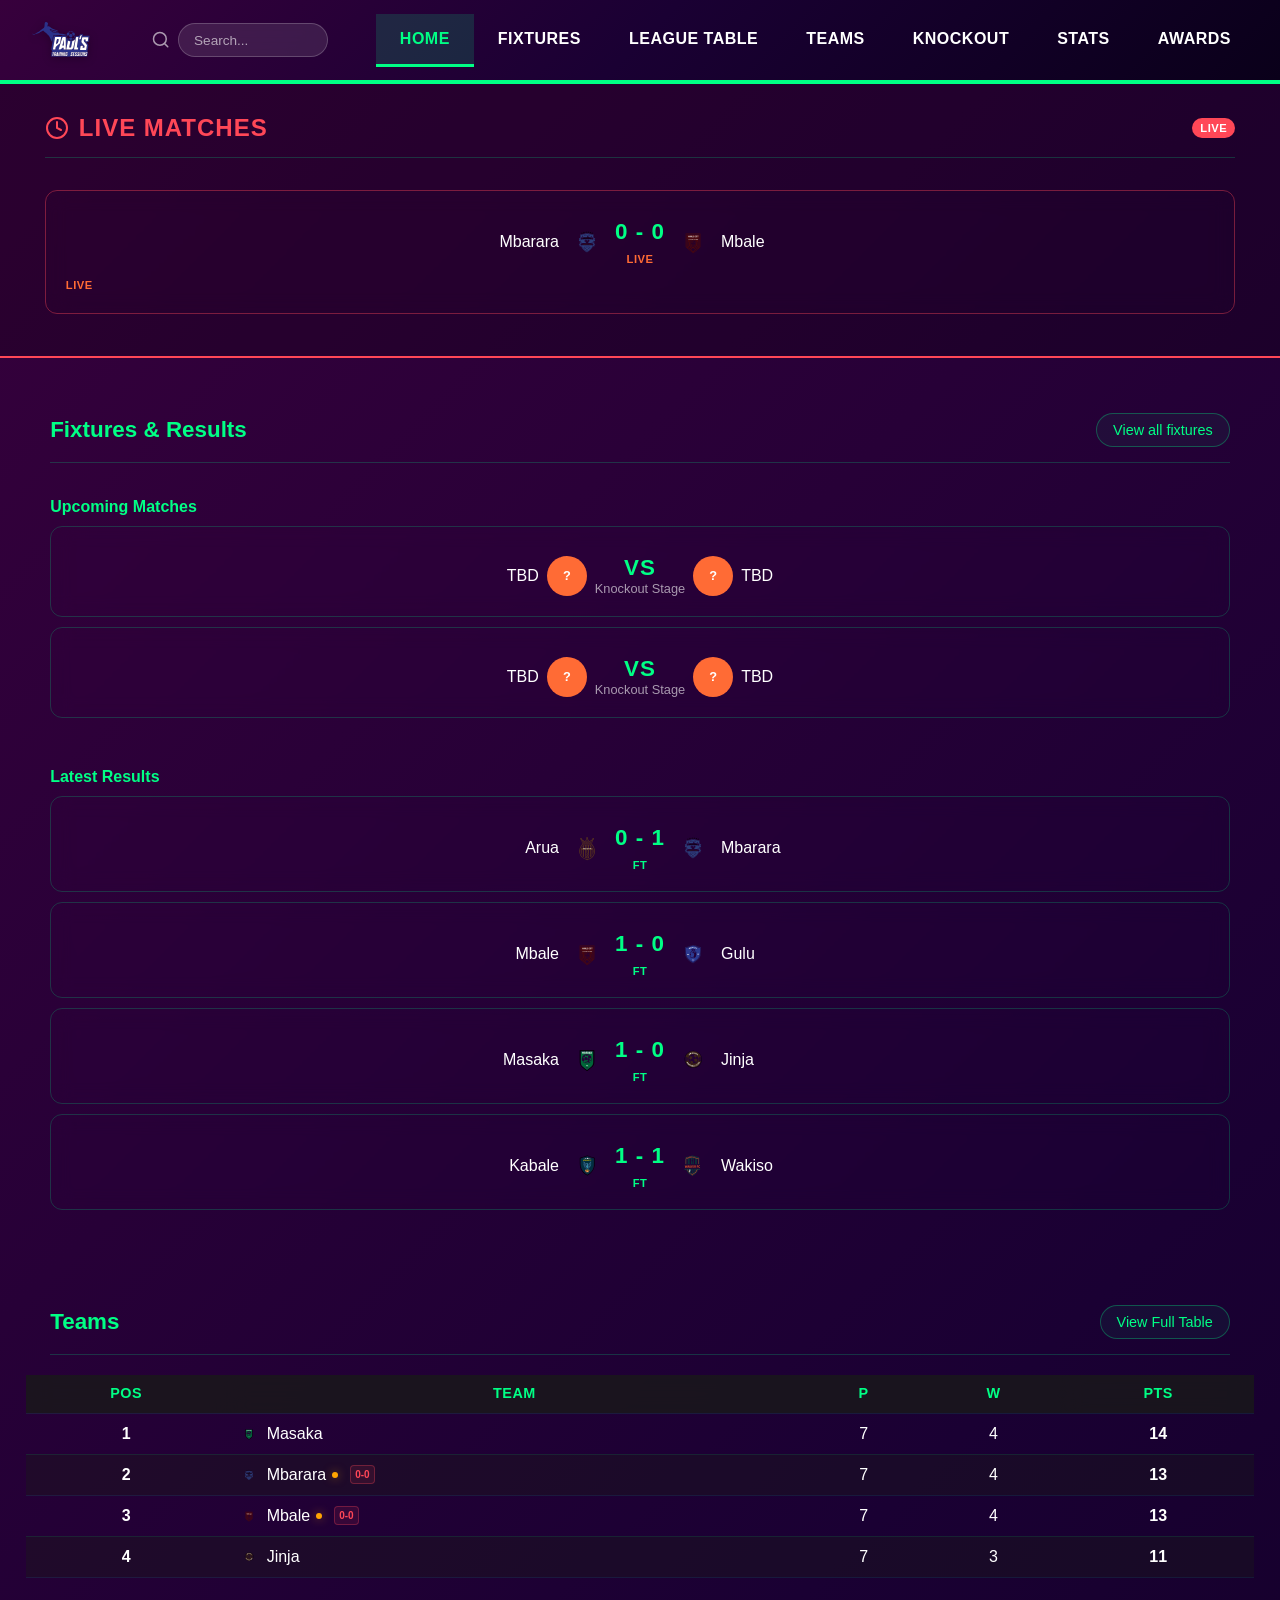
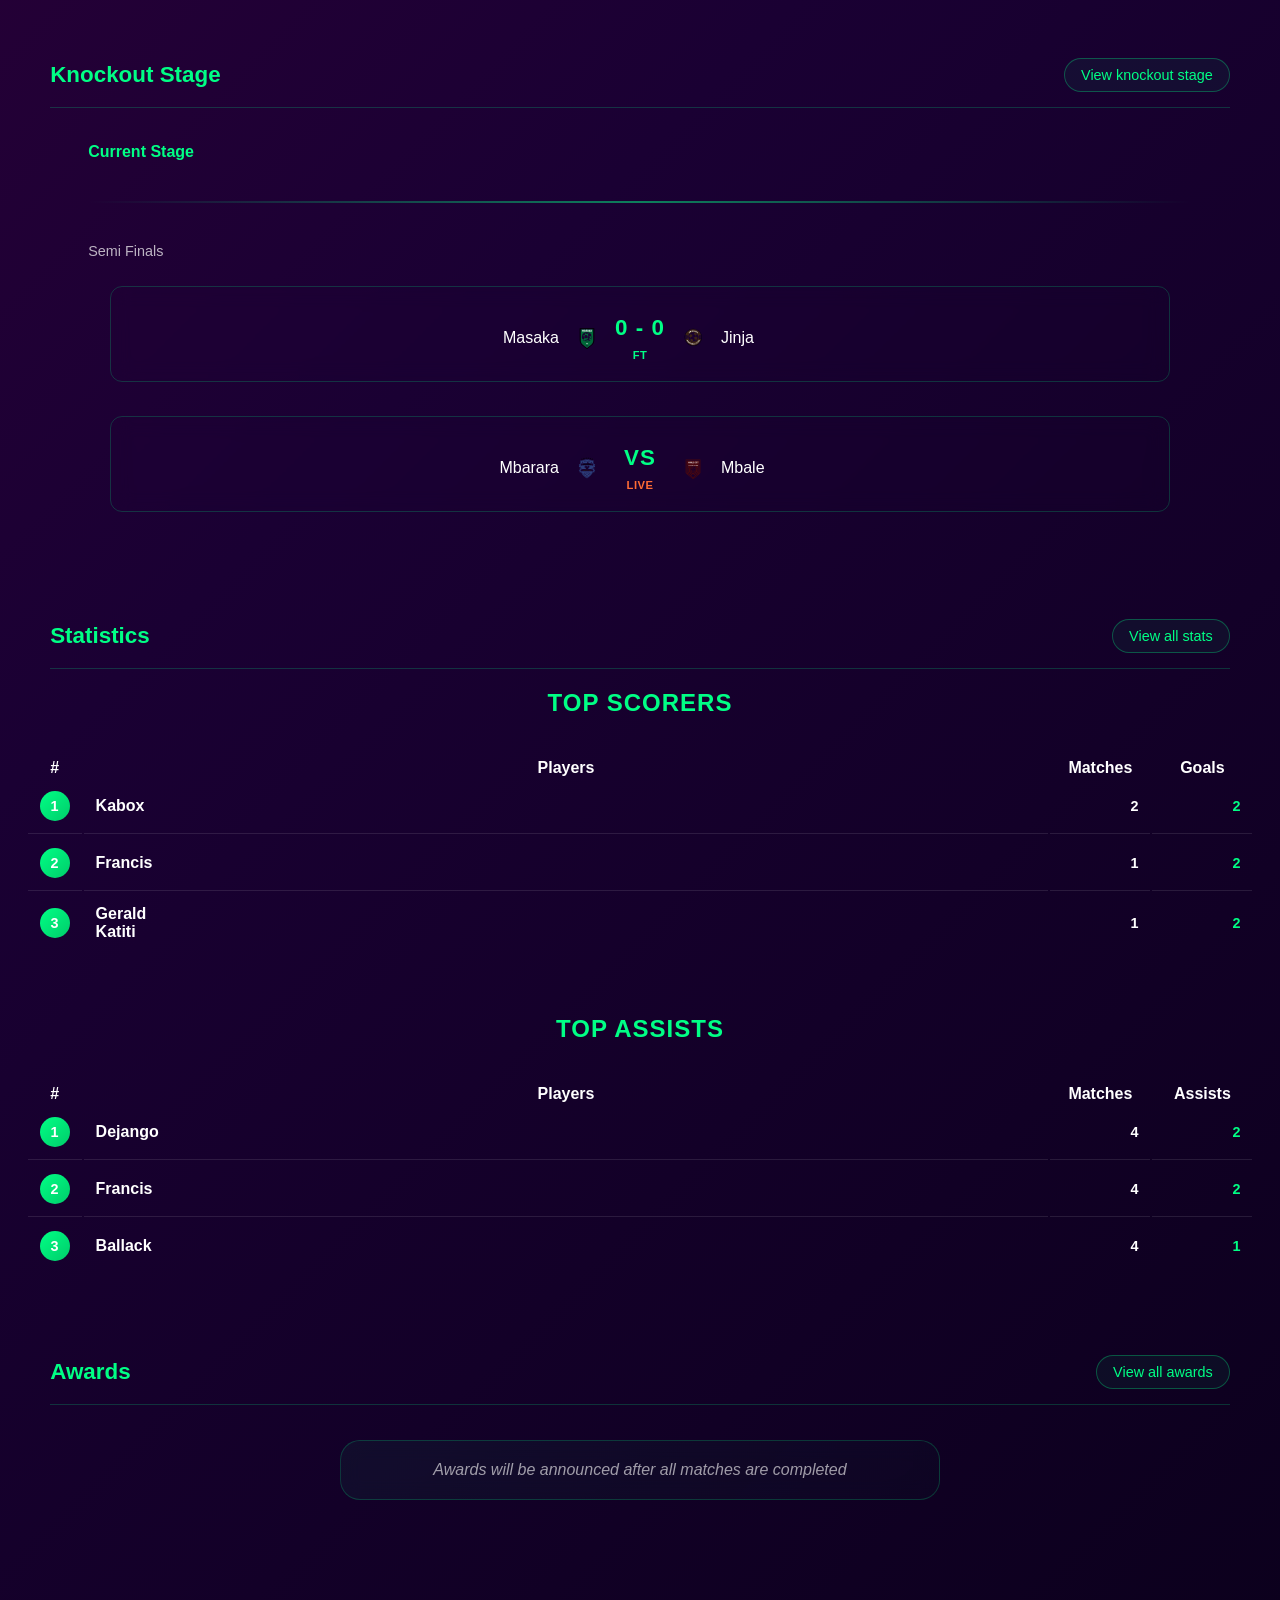
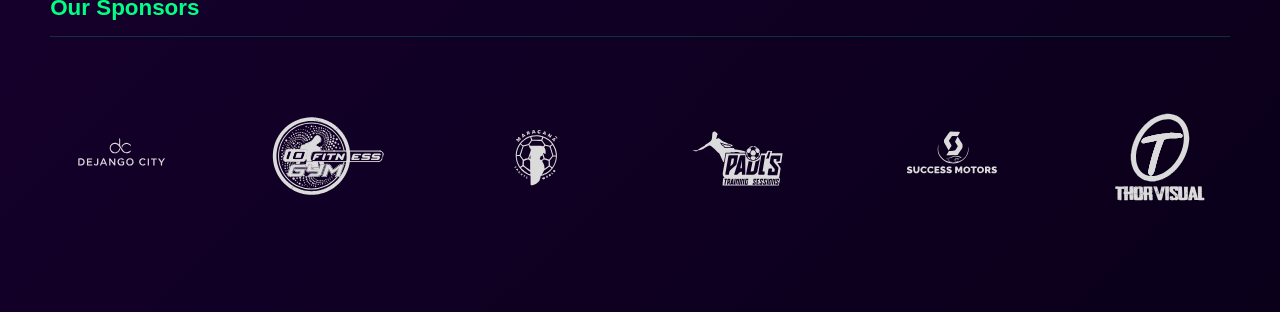
==== index.html @ eb4a407c "Add files via upload" ====
<!DOCTYPE html>
<html lang="en">
<head>
    <meta charset="UTF-8">
    <meta name="viewport" content="width=device-width, initial-scale=1.0">
    <meta http-equiv="Cache-Control" content="no-cache, no-store, must-revalidate">
    <meta http-equiv="Pragma" content="no-cache">
    <meta http-equiv="Expires" content="0">
    <title>Maracana Football League Cup</title>
</head>
<body>
    <!-- Loading Screen -->
    <div id="loader" class="loader">
        <div class="loader-content">
            <div class="loader-logo">
                <img src="assets/logo/paul.svg" alt="Maracana Football League Cup" class="loader-logo-img">
            </div>
            <div class="loader-text">INDEPENDENCE GALA...</div>
            <div class="loader-balls">
                <div class="ball-container">
                    <img src="assets/ball.svg" alt="Football" class="ball-img" id="ball-1">
                    <img src="assets/ball.svg" alt="Football" class="ball-img" id="ball-2">
                    <img src="assets/ball.svg" alt="Football" class="ball-img" id="ball-3">
                </div>
            </div>
        </div>
    </div>

    <div id="app">
        <header>
            <nav id="navigation">
                <div class="nav-brand">
                    <img src="assets/logo/paul.svg" alt="Maracana Football League Cup" class="website-logo">
                </div>
                
                <div class="desktop-search-container">
                    <svg class="search-icon-svg" viewBox="0 0 24 24" fill="none" xmlns="http://www.w3.org/2000/svg" onclick="navigateToSearchPage()">
                        <path d="M21 21L16.514 16.506L21 21ZM19 10.5C19 15.194 15.194 19 10.5 19C5.806 19 2 15.194 2 10.5C2 5.806 5.806 2 10.5 2C15.194 2 19 5.806 19 10.5Z" stroke="currentColor" stroke-width="2" stroke-linecap="round" stroke-linejoin="round"/>
                    </svg>
                    <input type="text" class="desktop-search-input" placeholder="Search..." onfocus="navigateToSearchPage()" onkeyup="performDesktopSearch(event)">
                </div>
                
                <div class="nav-links">
                    <button class="nav-btn active" data-page="home">Home</button>
                    <button class="nav-btn" data-page="fixtures">Fixtures</button>
                    <button class="nav-btn" data-page="table">League Table</button>
                    <button class="nav-btn" data-page="teams">Teams</button>
                    <button class="nav-btn" data-page="knockout">Knockout</button>
                    <button class="nav-btn" data-page="stats">Stats</button>
                    <button class="nav-btn" data-page="awards">Awards</button>
                </div>
                
                <div class="mobile-controls">
                    <div class="mobile-search-container">
                        <svg class="search-icon-svg" viewBox="0 0 24 24" fill="none" xmlns="http://www.w3.org/2000/svg" onclick="navigateToSearchPage()">
                            <path d="M21 21L16.514 16.506L21 21ZM19 10.5C19 15.194 15.194 19 10.5 19C5.806 19 2 15.194 2 10.5C2 5.806 5.806 2 10.5 2C15.194 2 19 5.806 19 10.5Z" stroke="currentColor" stroke-width="2" stroke-linecap="round" stroke-linejoin="round"/>
                        </svg>
                        <input type="text" class="mobile-search-input" placeholder="Search..." onfocus="navigateToSearchPage()" onkeyup="performMobileSearch(event)">
                    </div>
                    <button class="home-icon-btn" onclick="navigateToHome()" title="Go to Home">
                        <img src="assets/home.svg" alt="Home" class="home-icon">
                    </button>
                    <button class="hamburger" onclick="toggleMobileMenu()">
                        <span></span>
                        <span></span>
                        <span></span>
                    </button>
                </div>
                
                <div class="mobile-menu" id="mobileMenu">
                    <button class="mobile-nav-btn active" data-page="home">Home</button>
                    <button class="mobile-nav-btn" data-page="fixtures">Fixtures</button>
                    <button class="mobile-nav-btn" data-page="table">League Table</button>
                    <button class="mobile-nav-btn" data-page="teams">Teams</button>
                    <button class="mobile-nav-btn" data-page="knockout">Knockout</button>
                    <button class="mobile-nav-btn" data-page="stats">Stats</button>
                    <button class="mobile-nav-btn" data-page="search">Search</button>
                    <button class="mobile-nav-btn" data-page="awards">Awards</button>
                    
                    <div class="mobile-sponsors-section">
                        <h3 class="mobile-sponsors-title">Our Sponsors</h3>
                        <div class="mobile-sponsors-grid" id="mobileSponsorsGrid">
                            <!-- Sponsors will be dynamically loaded here -->
                        </div>
                    </div>
                </div>
            </nav>
        </header>
        
        <main id="content">
            <!-- Content will be dynamically loaded here -->
        </main>
    </div>
    
    <script src="js/script.js?v=1.6.7"></script>
</body>
</html>
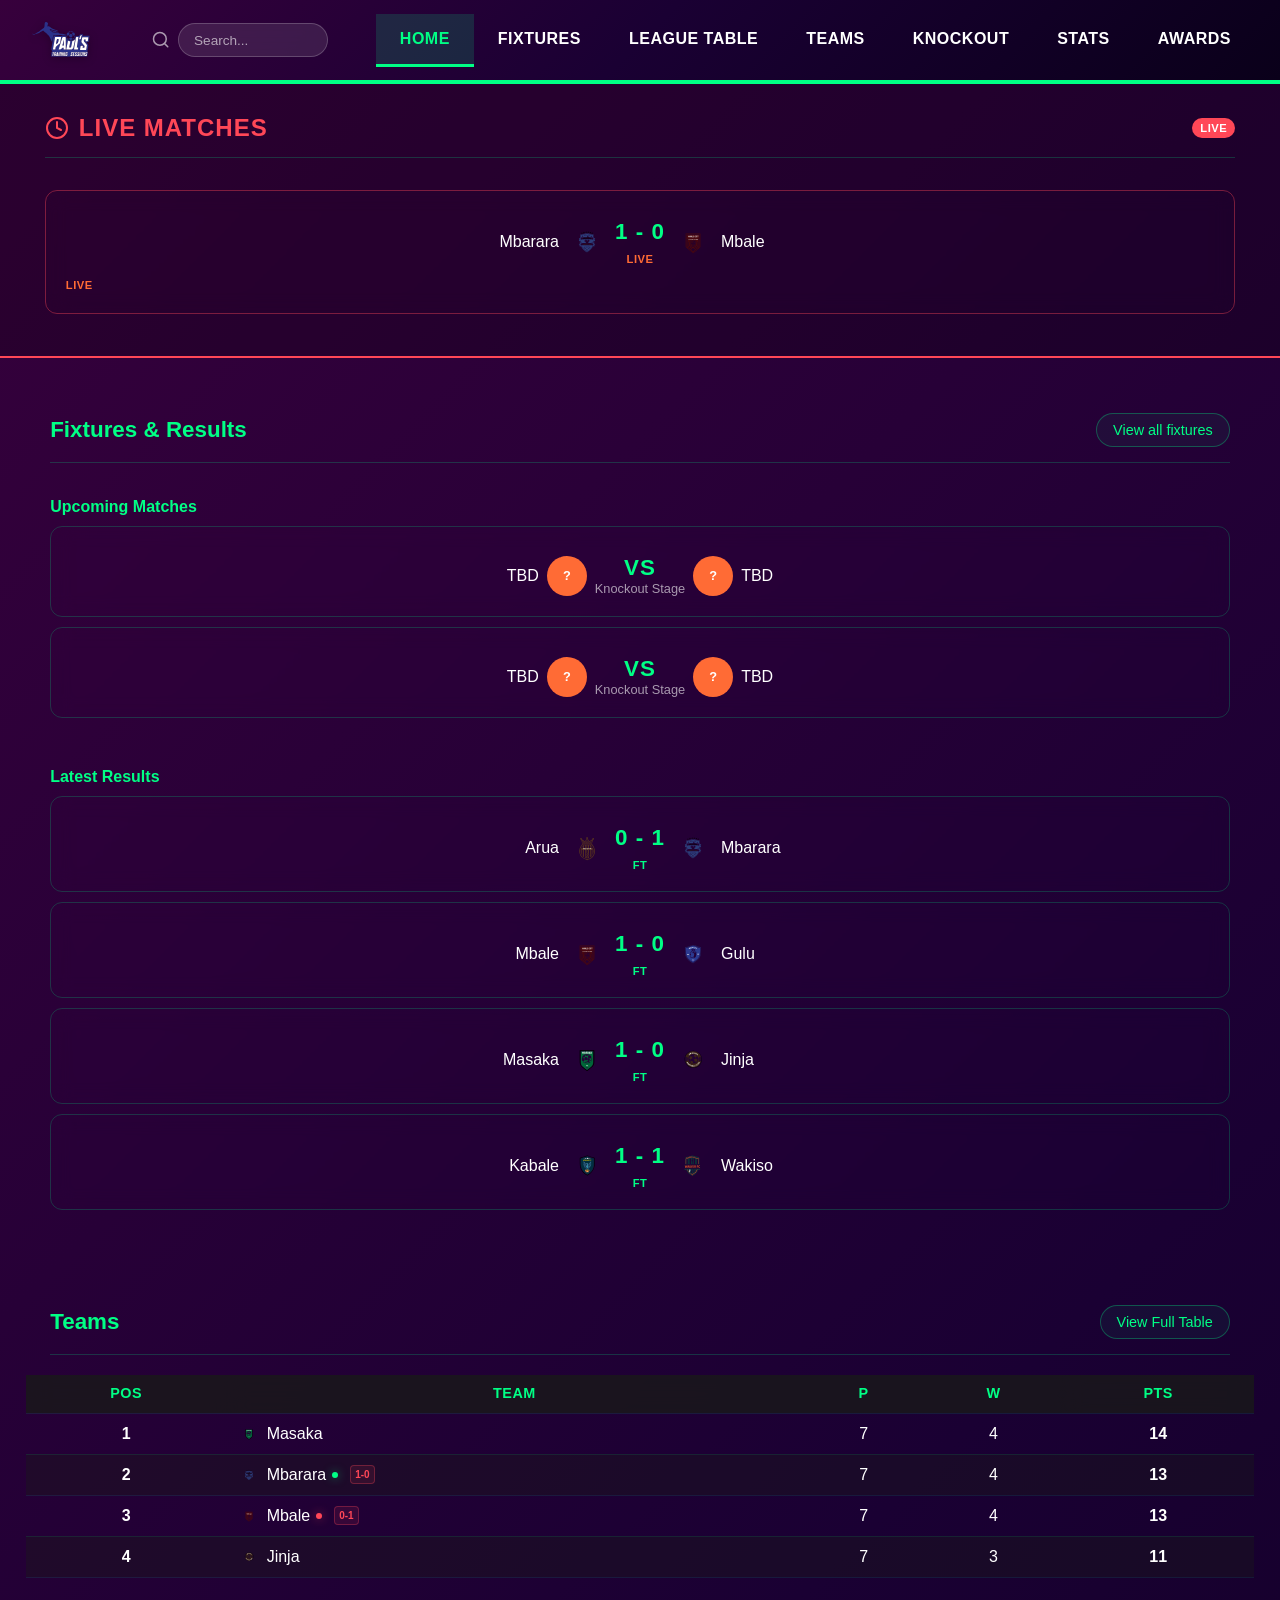
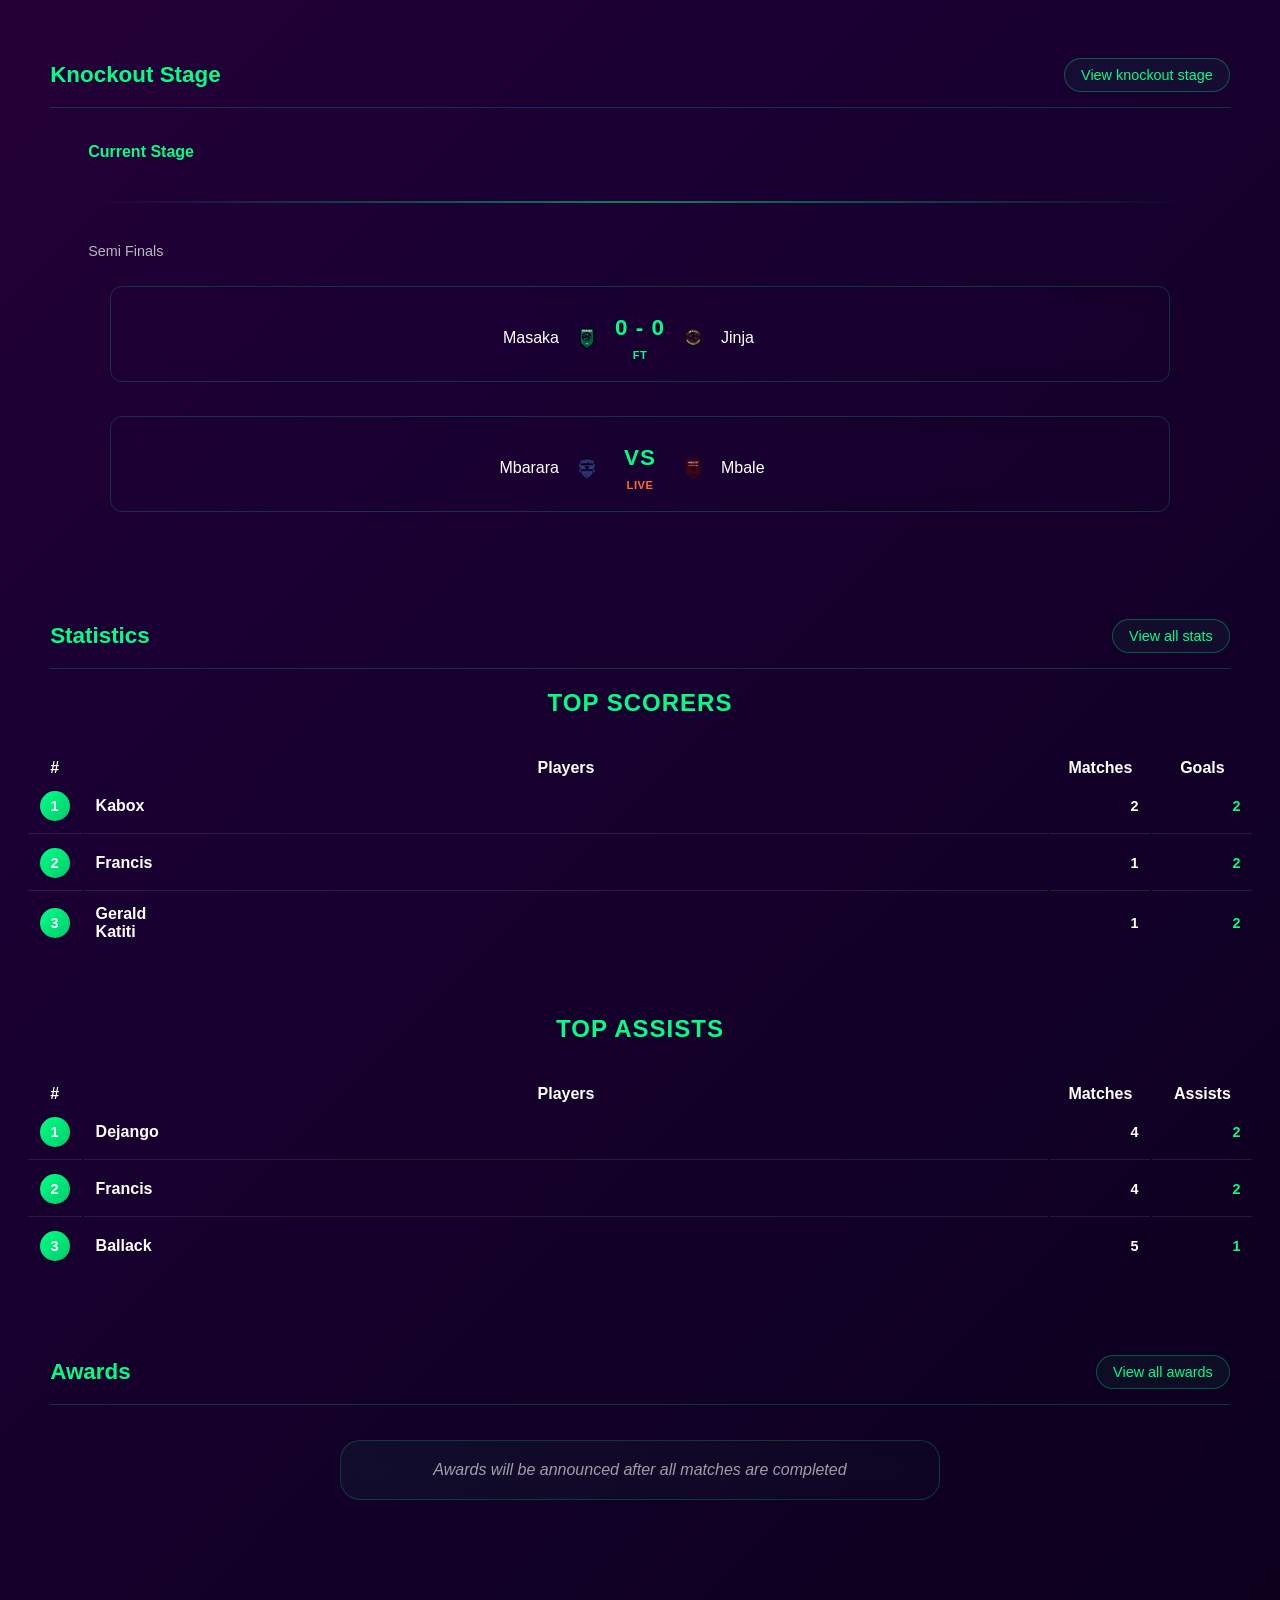
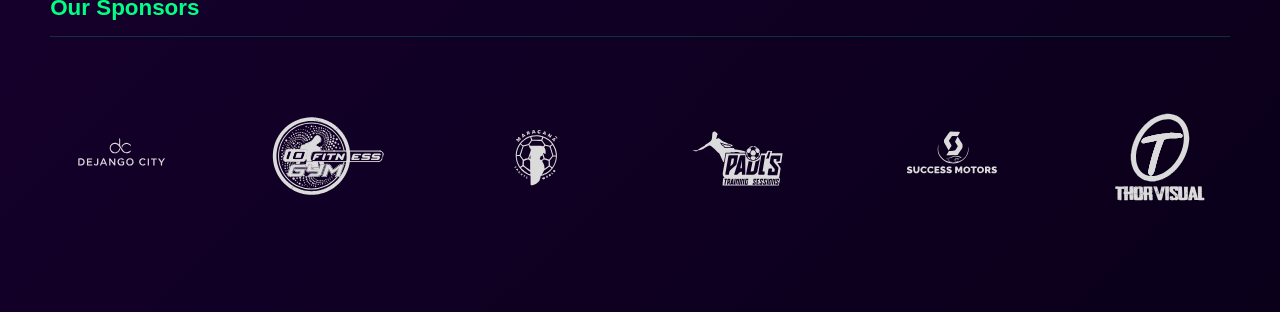
==== commit 6235cdef: "Add files via upload" ====
--- a/index.html
+++ b/index.html
@@ -92,6 +92,6 @@
         </main>
     </div>
     
-    <script src="js/script.js?v=1.6.7"></script>
+    <script src="js/script.js?v=1.6.9"></script>
 </body>
 </html>
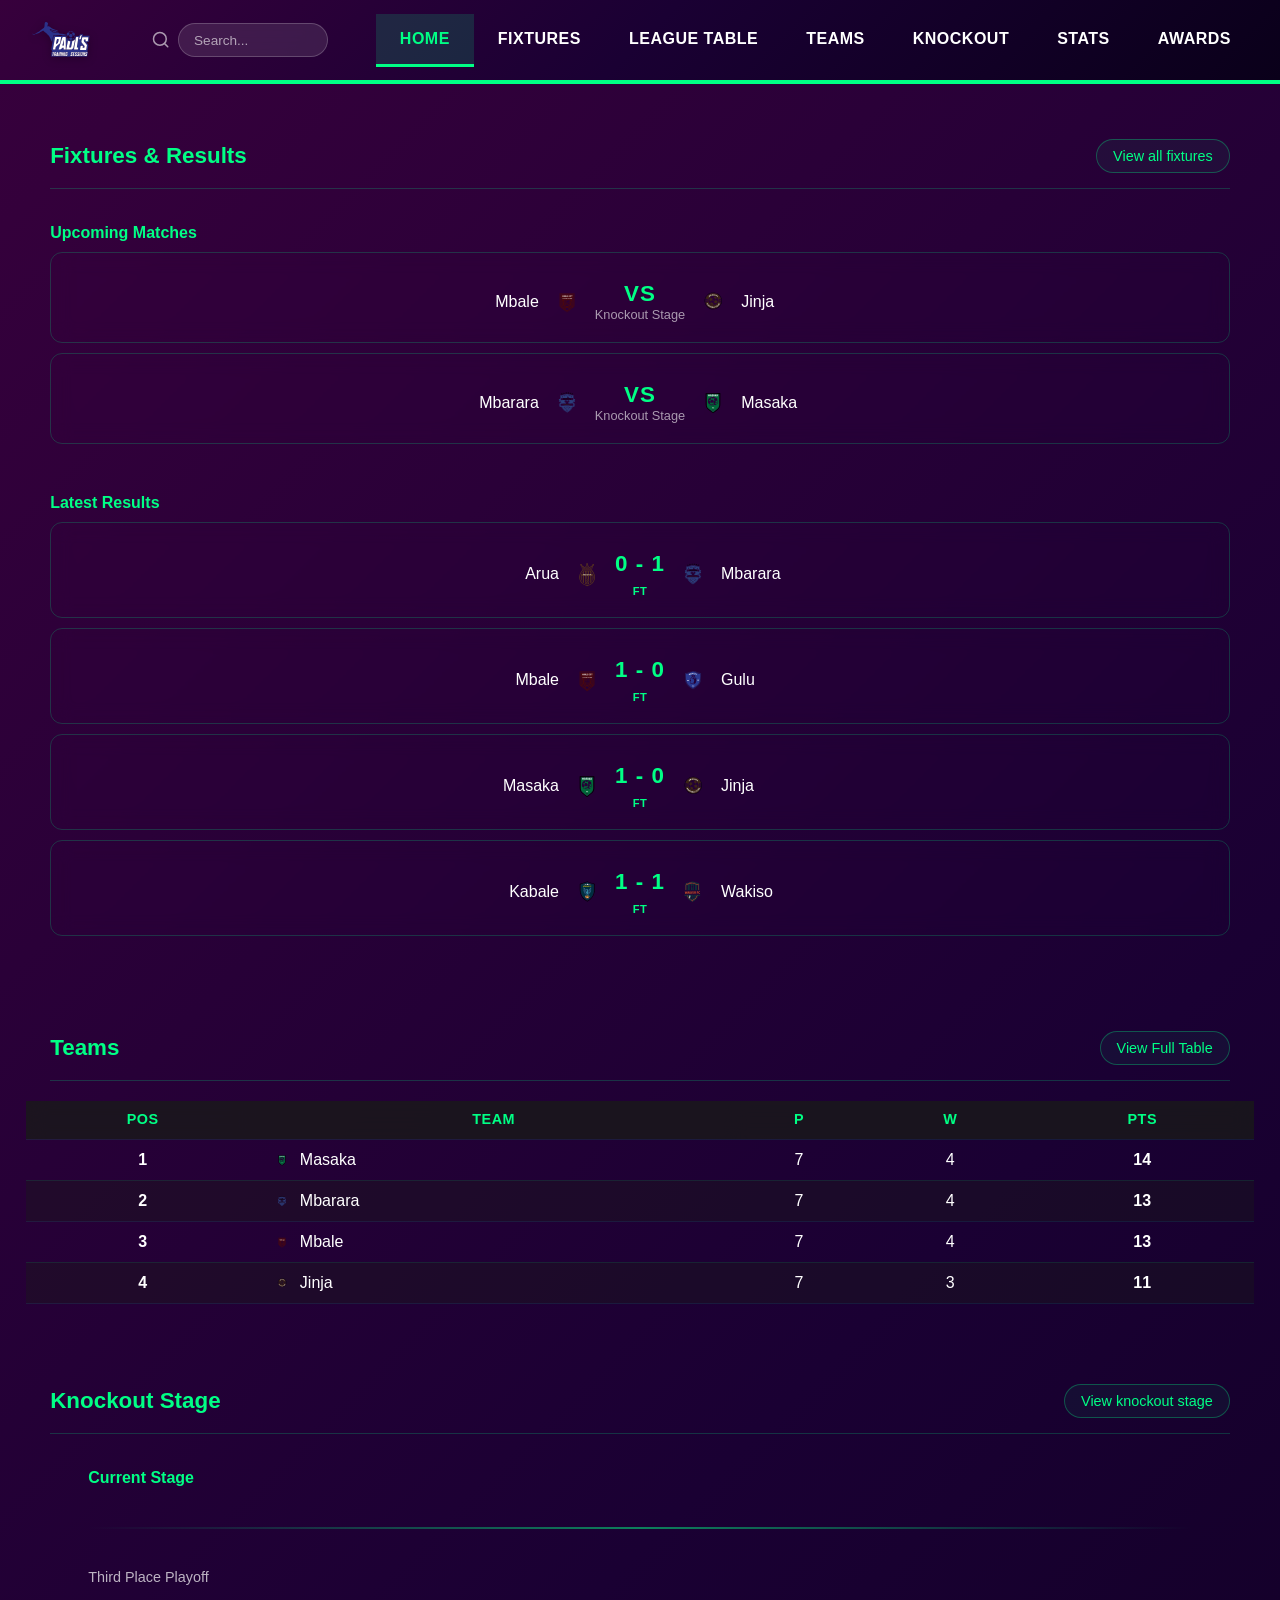
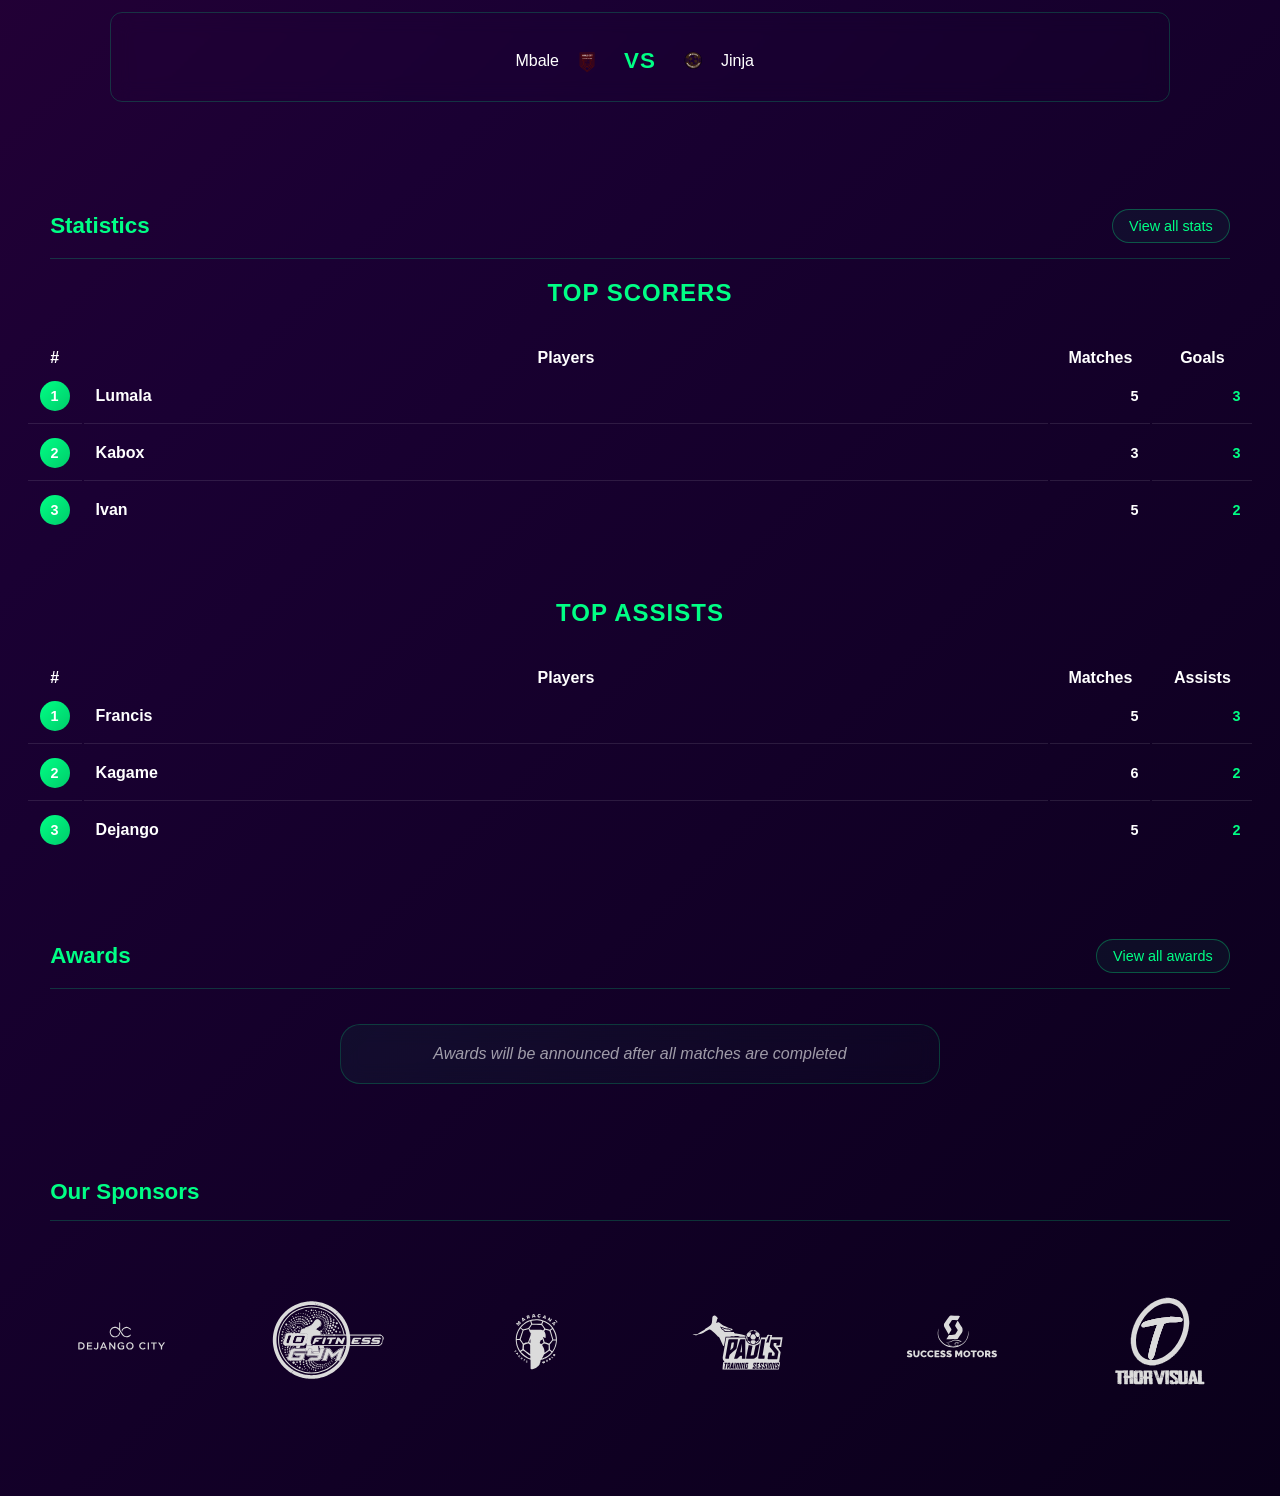
==== commit 47892c0c: "Add files via upload" ====
--- a/index.html
+++ b/index.html
@@ -92,6 +92,6 @@
         </main>
     </div>
     
-    <script src="js/script.js?v=1.6.9"></script>
+    <script src="js/script.js?v=1.7.0"></script>
 </body>
 </html>
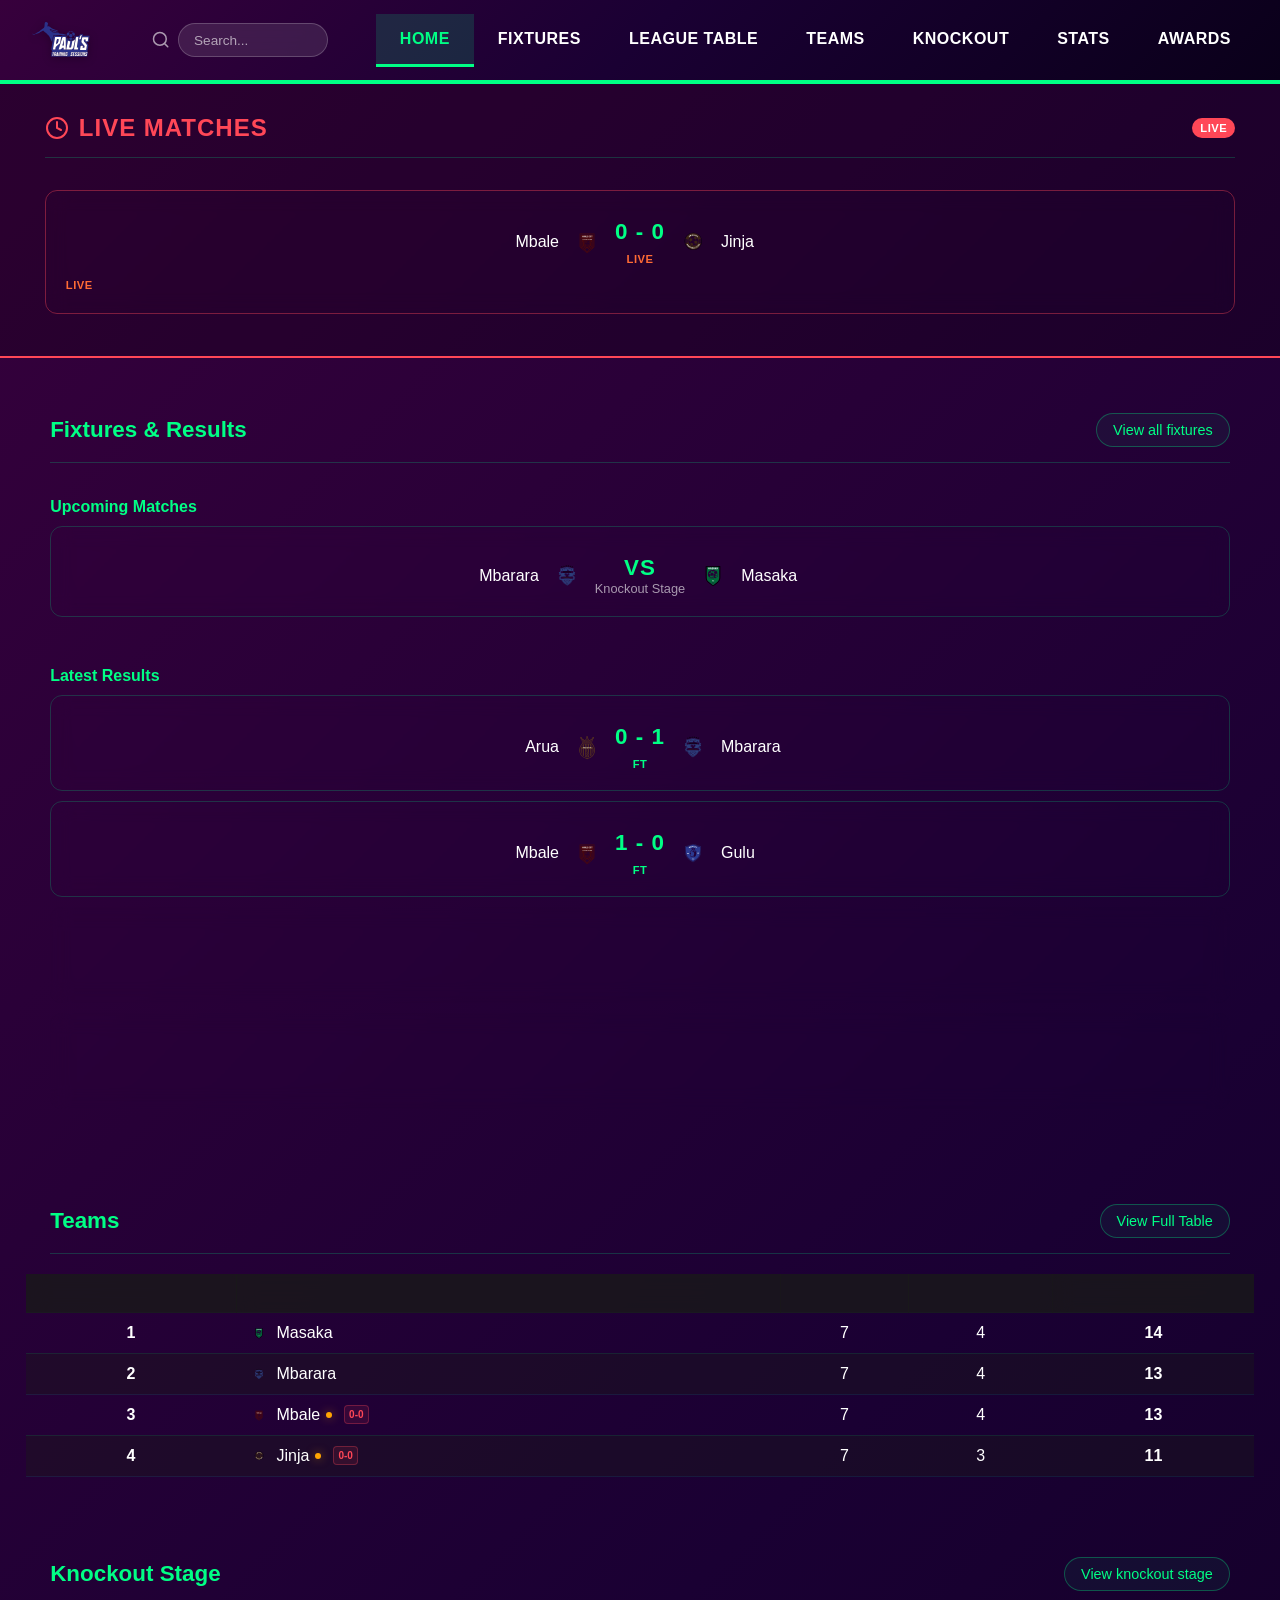
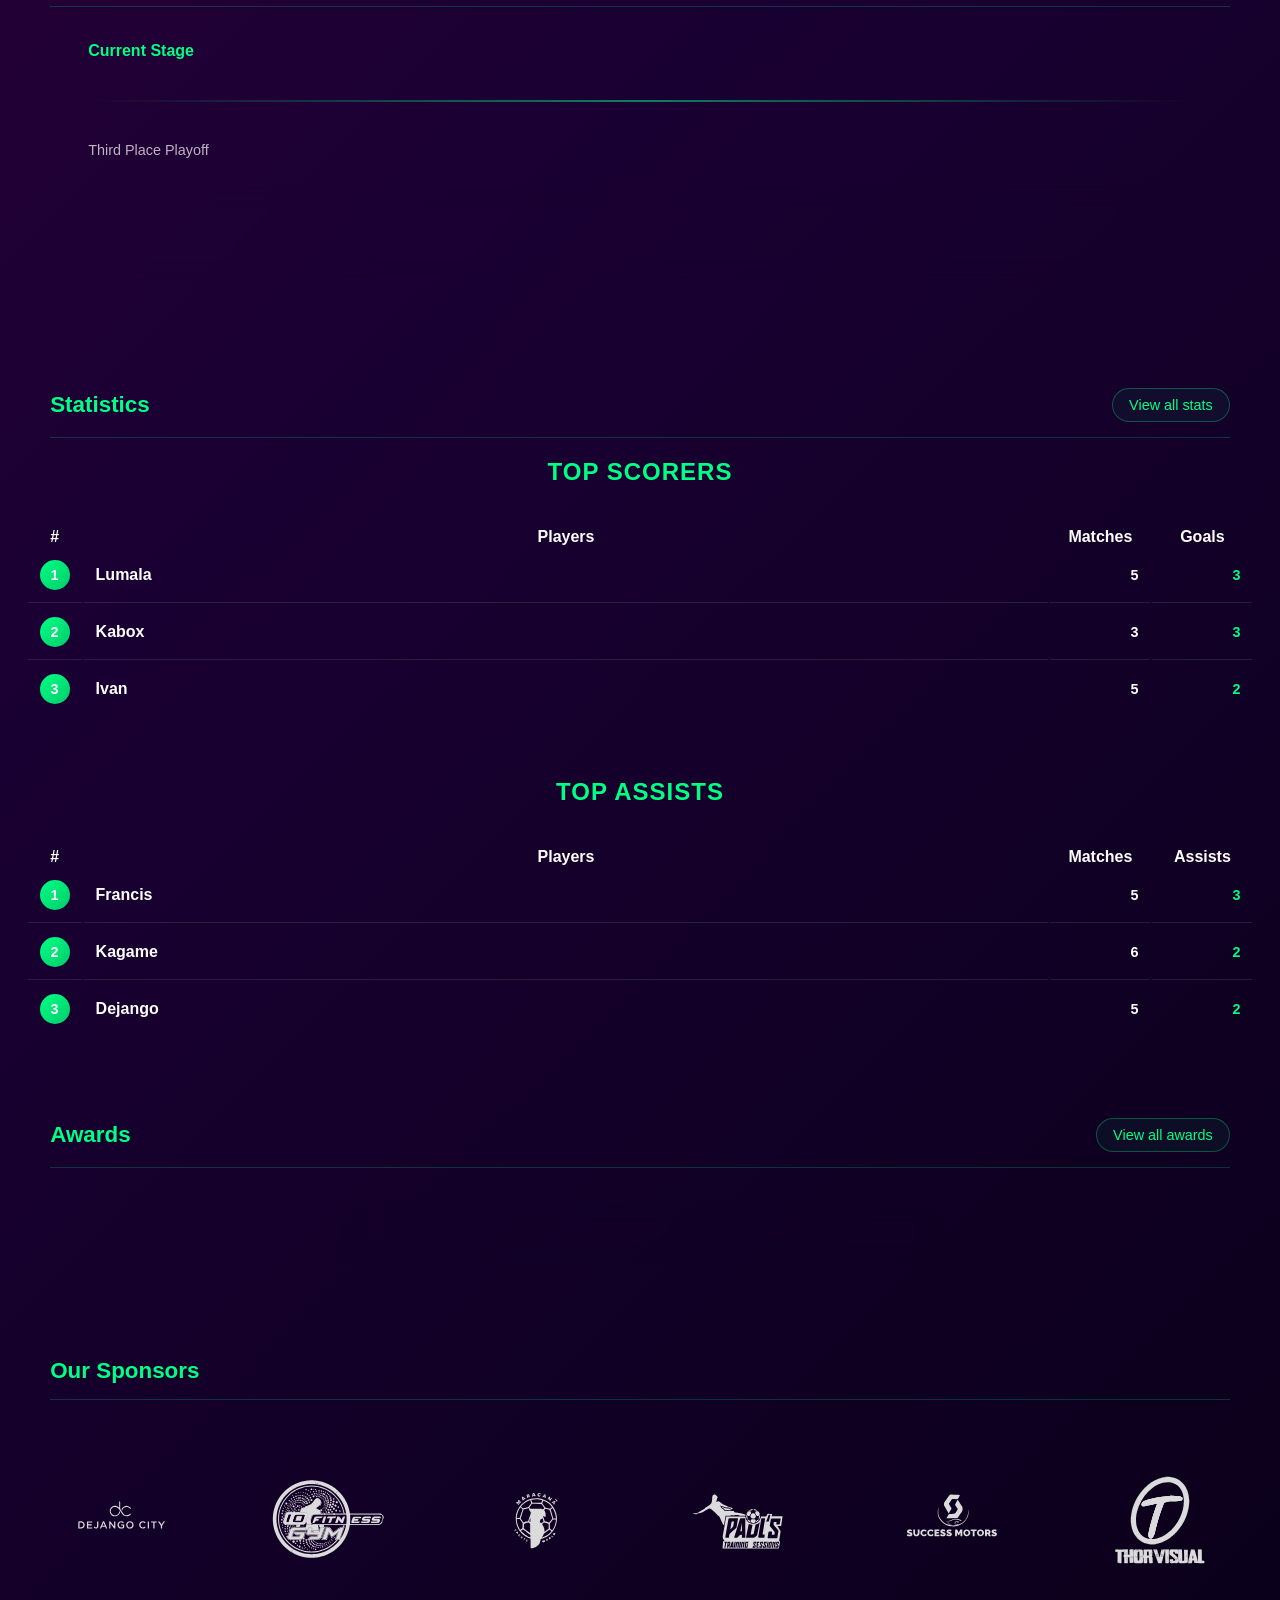
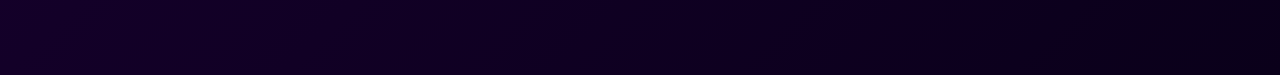
==== commit 20481e88: "Add files via upload" ====
--- a/index.html
+++ b/index.html
@@ -92,6 +92,6 @@
         </main>
     </div>
     
-    <script src="js/script.js?v=1.7.0"></script>
+    <script src="js/script.js?v=1.7.1"></script>
 </body>
 </html>
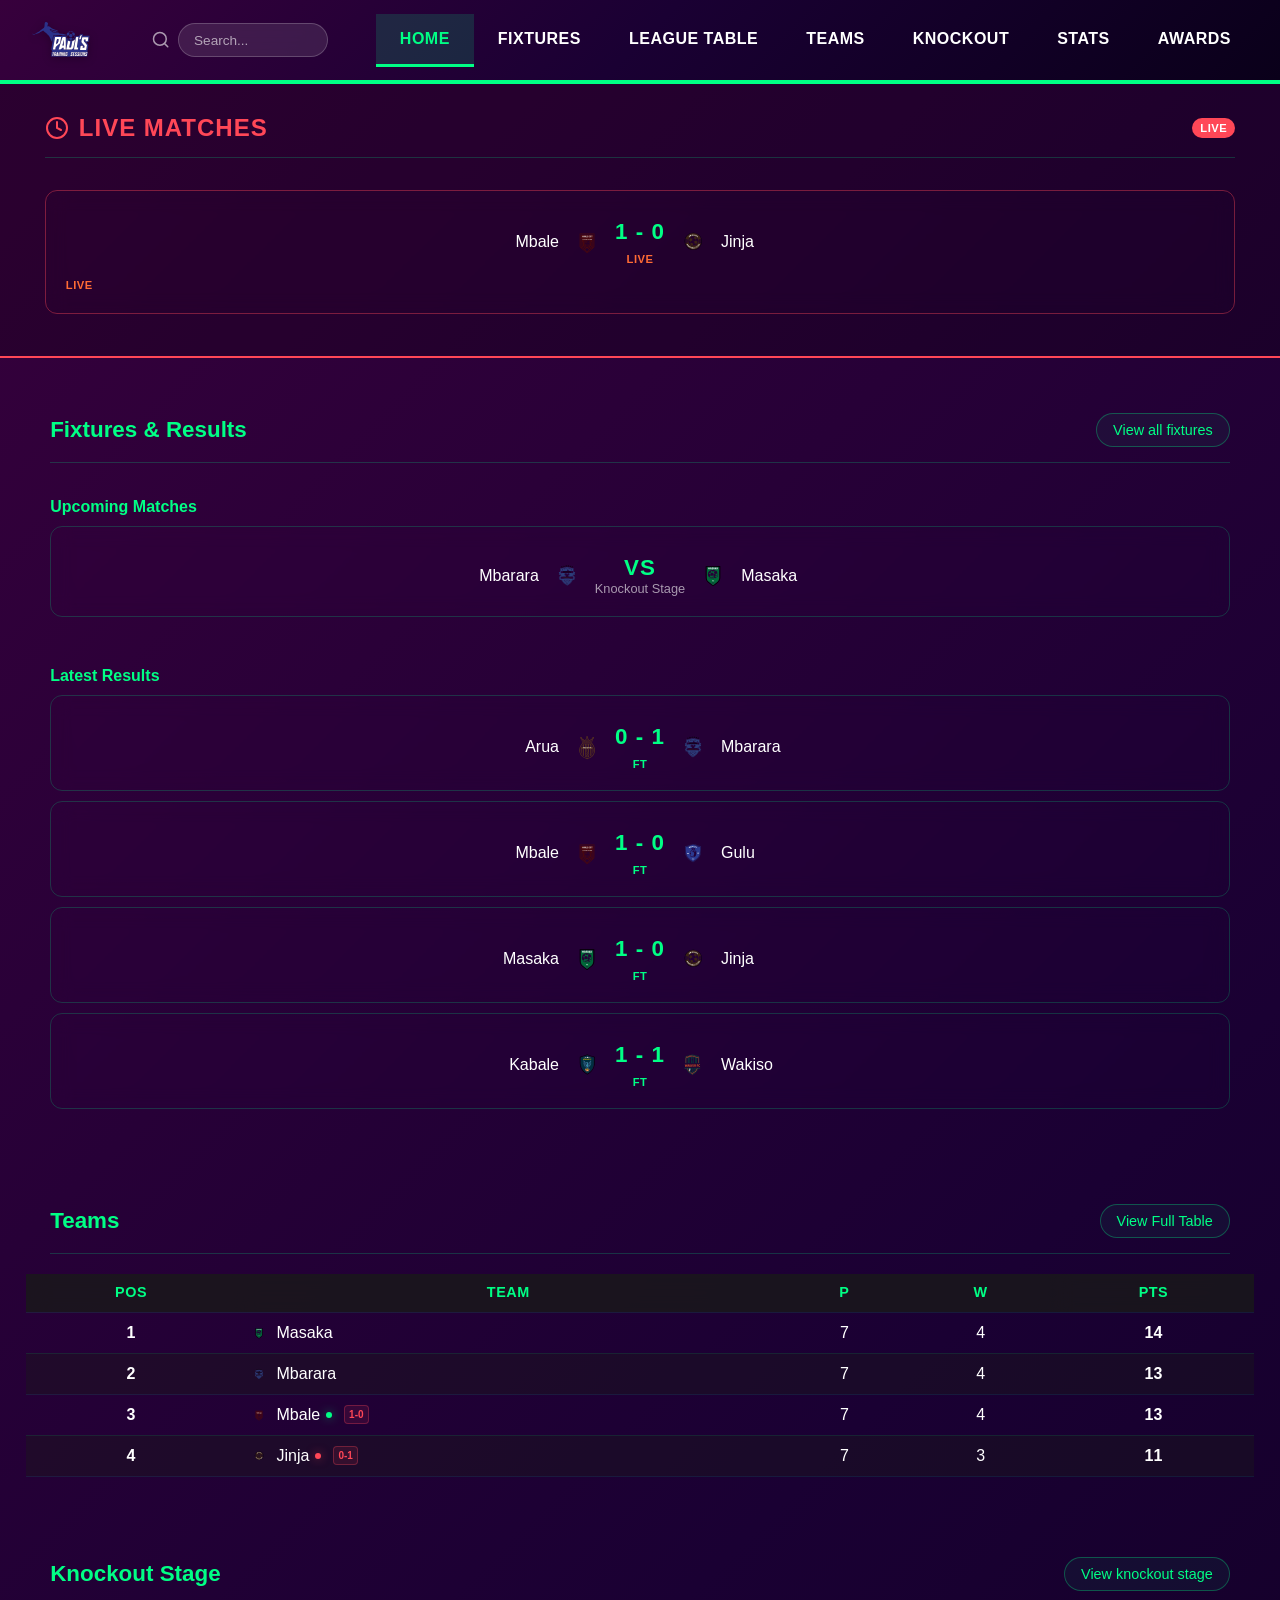
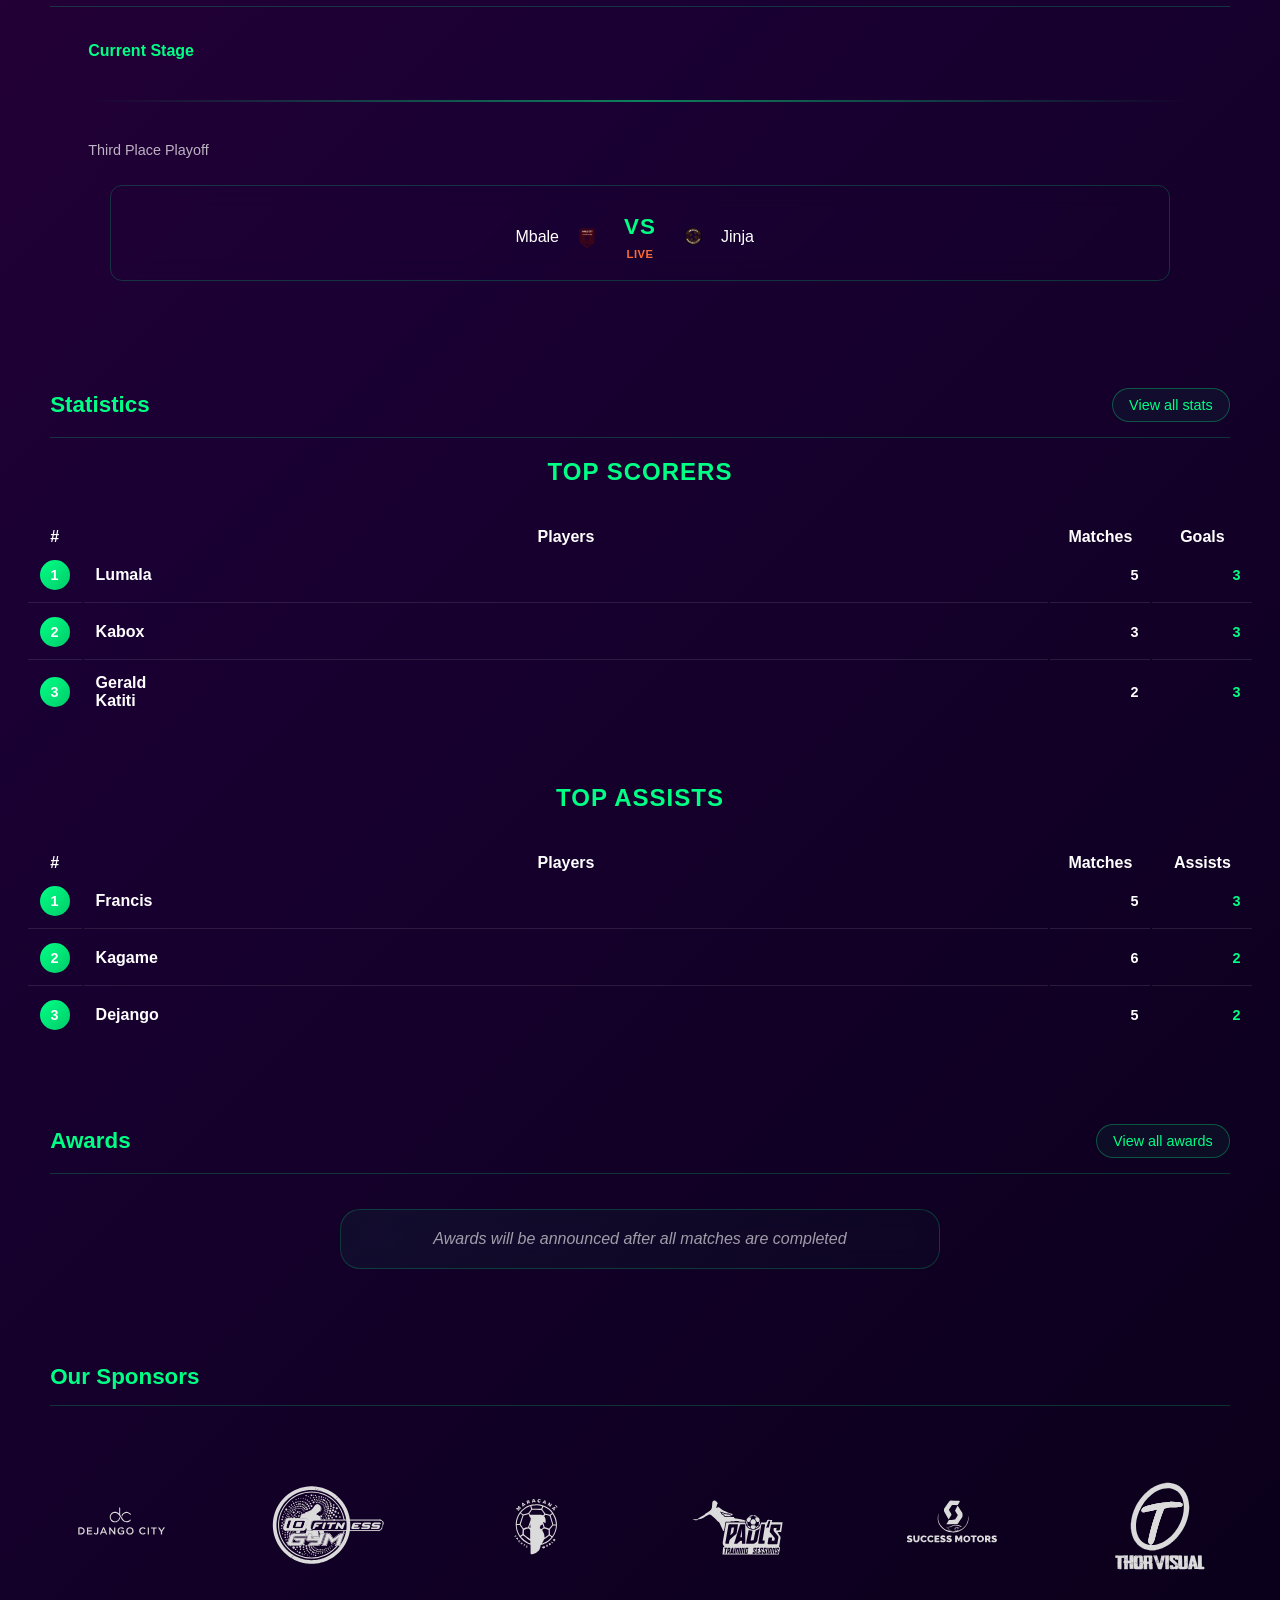
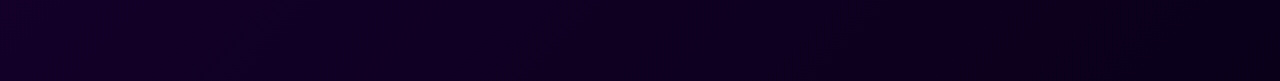
==== commit d06d7eca: "Add files via upload" ====
--- a/index.html
+++ b/index.html
@@ -92,6 +92,6 @@
         </main>
     </div>
     
-    <script src="js/script.js?v=1.7.1"></script>
+    <script src="js/script.js?v=1.7.2"></script>
 </body>
 </html>
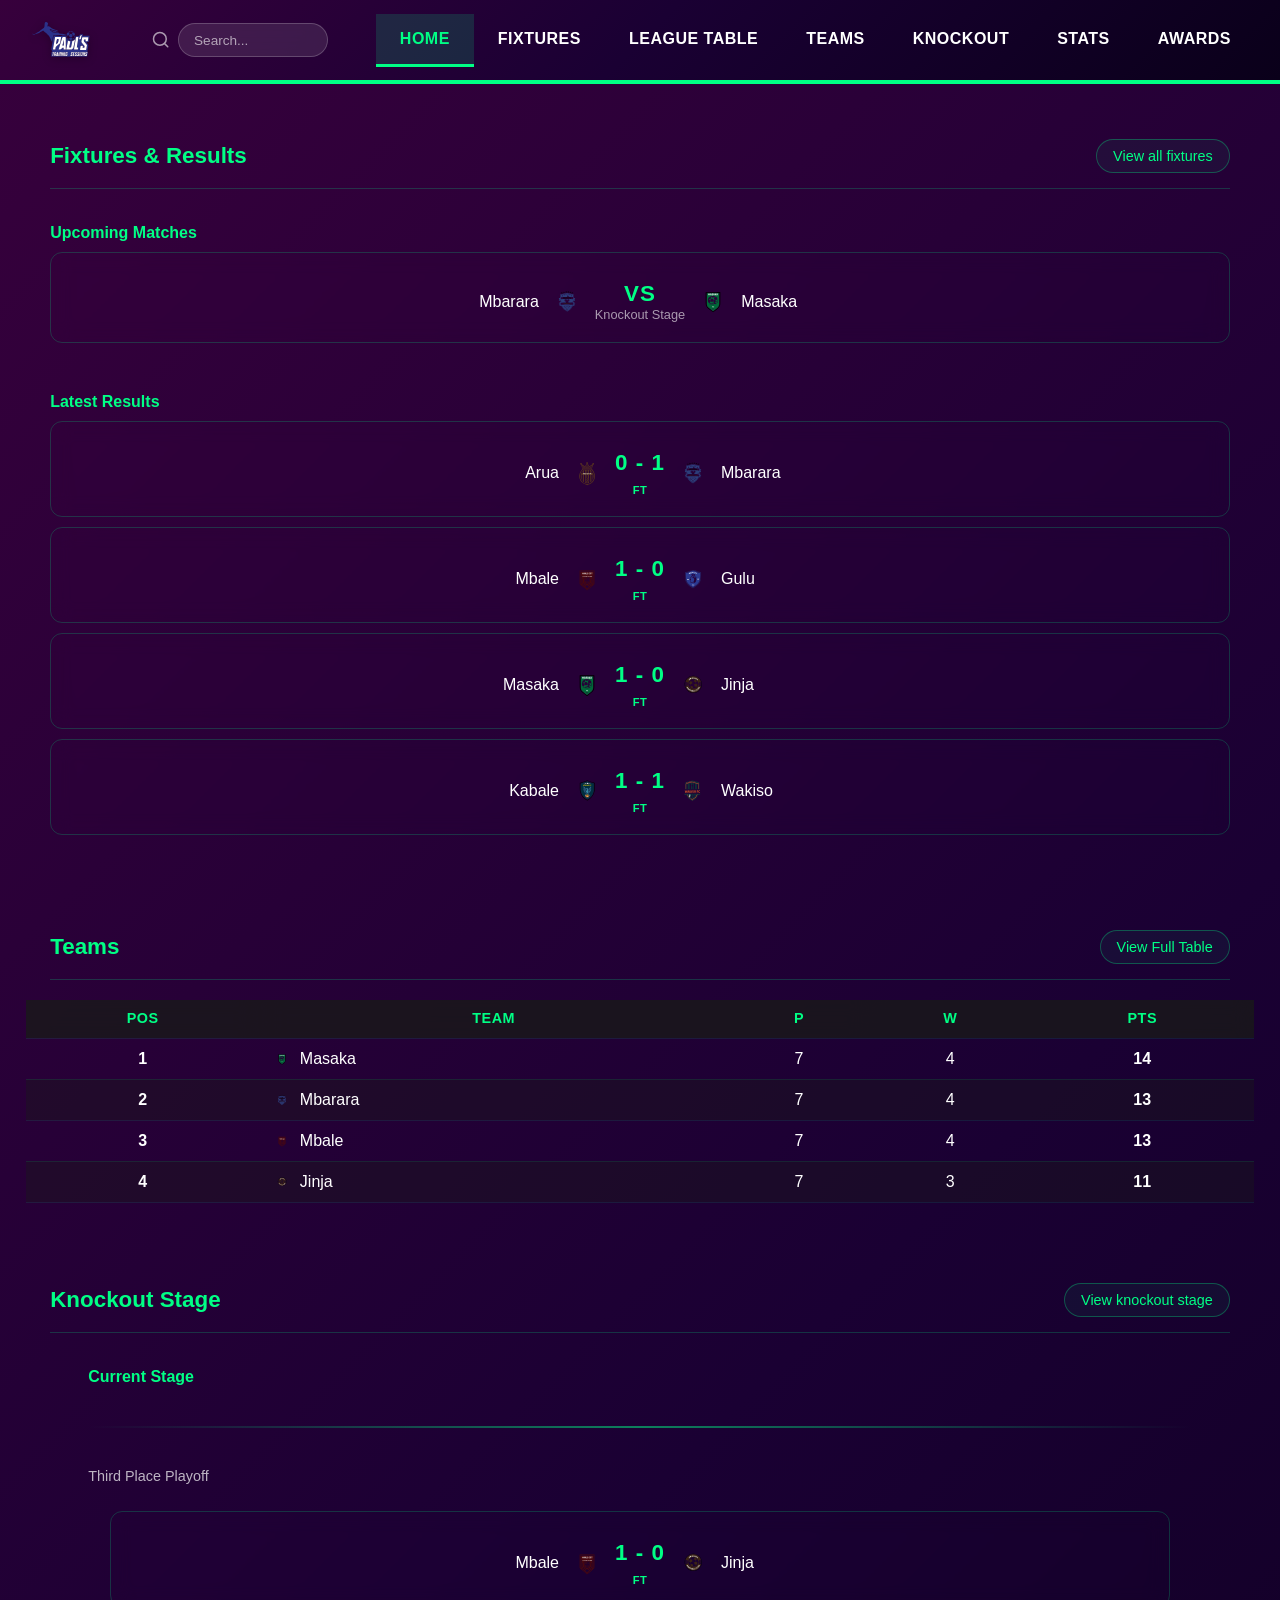
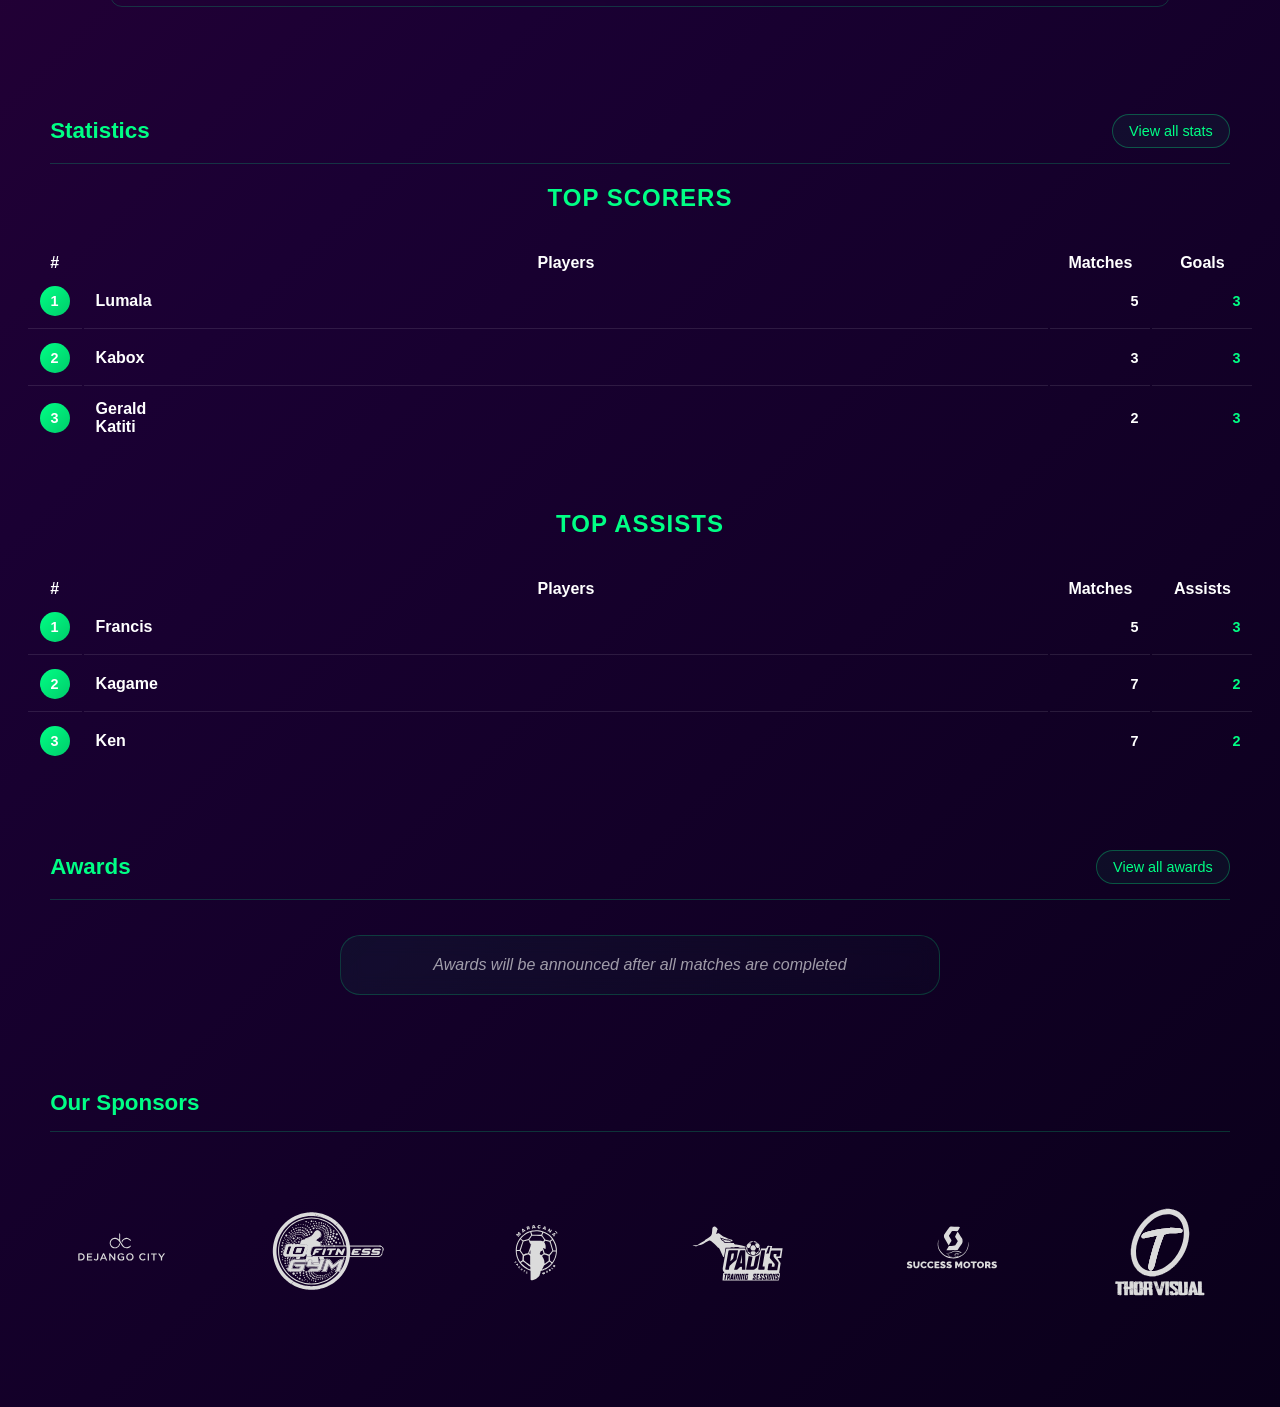
==== commit 44d604f4: "Add files via upload" ====
--- a/index.html
+++ b/index.html
@@ -92,6 +92,6 @@
         </main>
     </div>
     
-    <script src="js/script.js?v=1.7.2"></script>
+    <script src="js/script.js?v=1.7.3"></script>
 </body>
 </html>
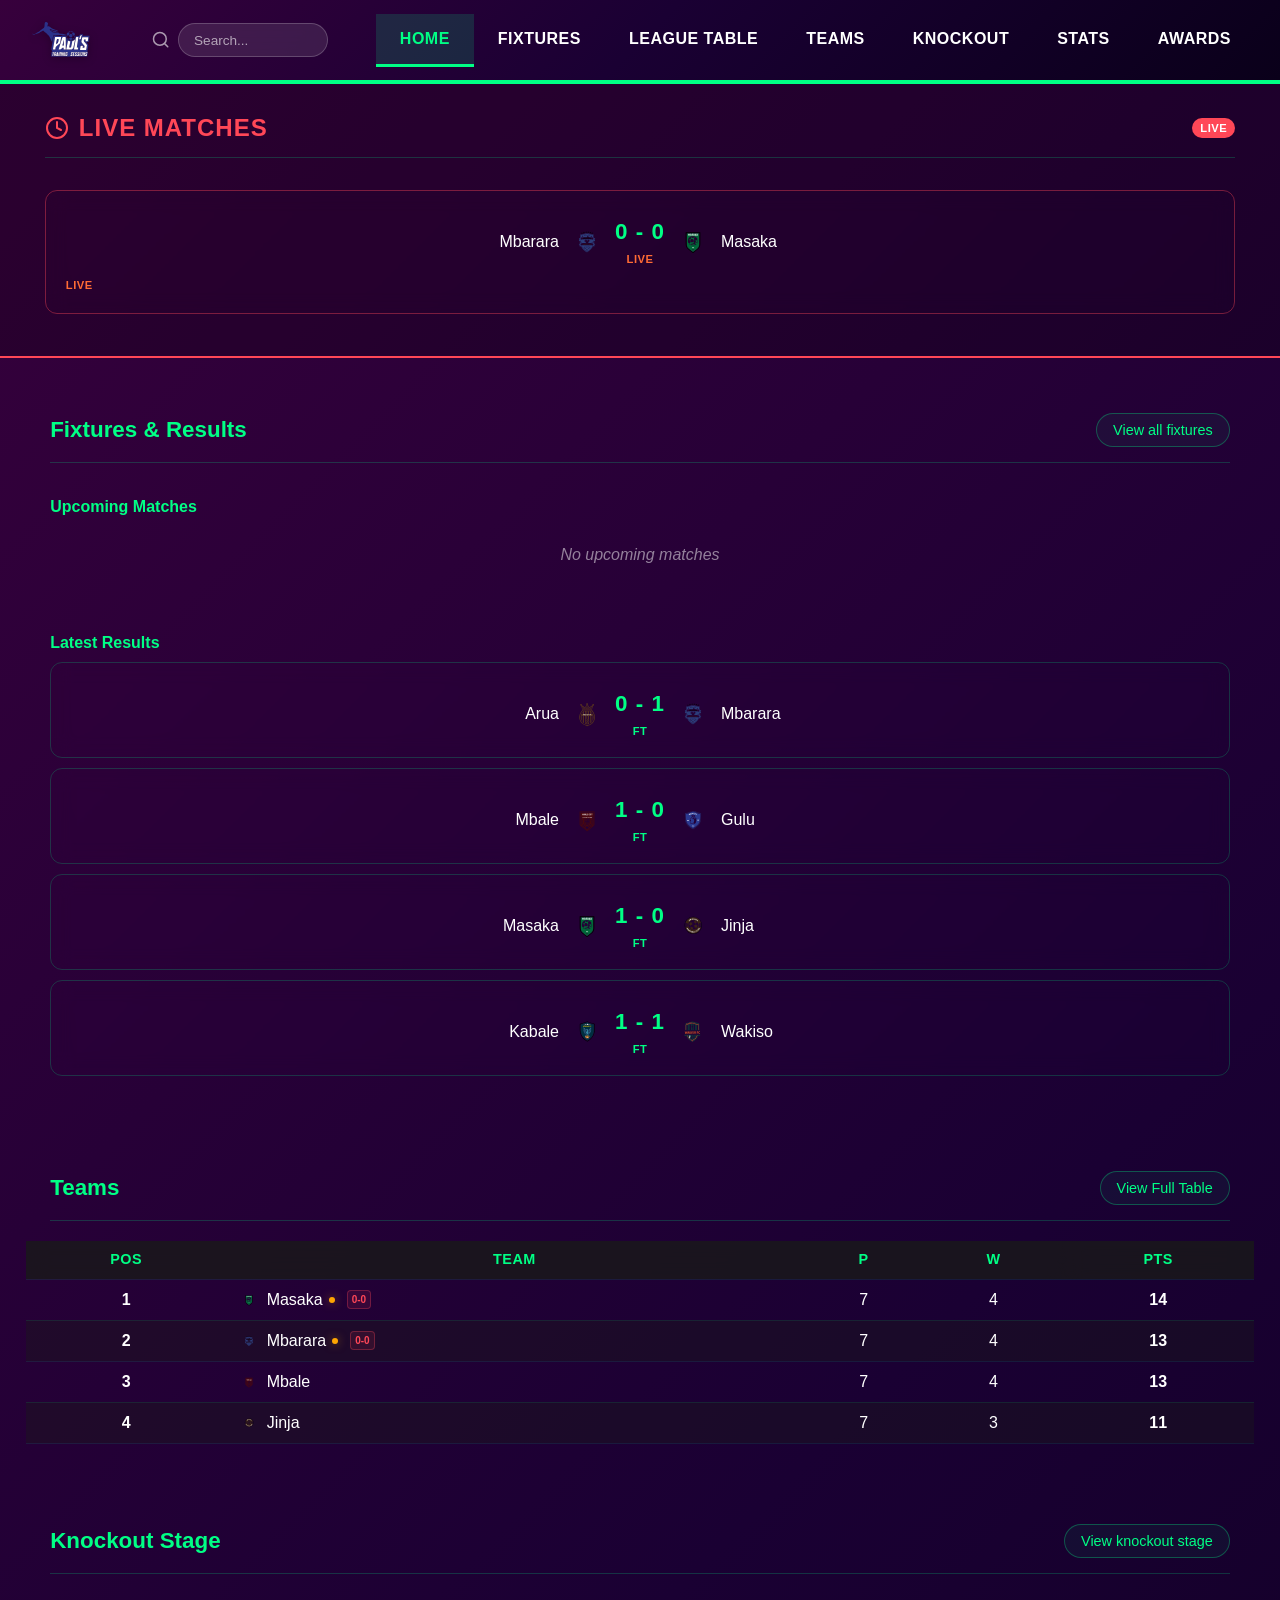
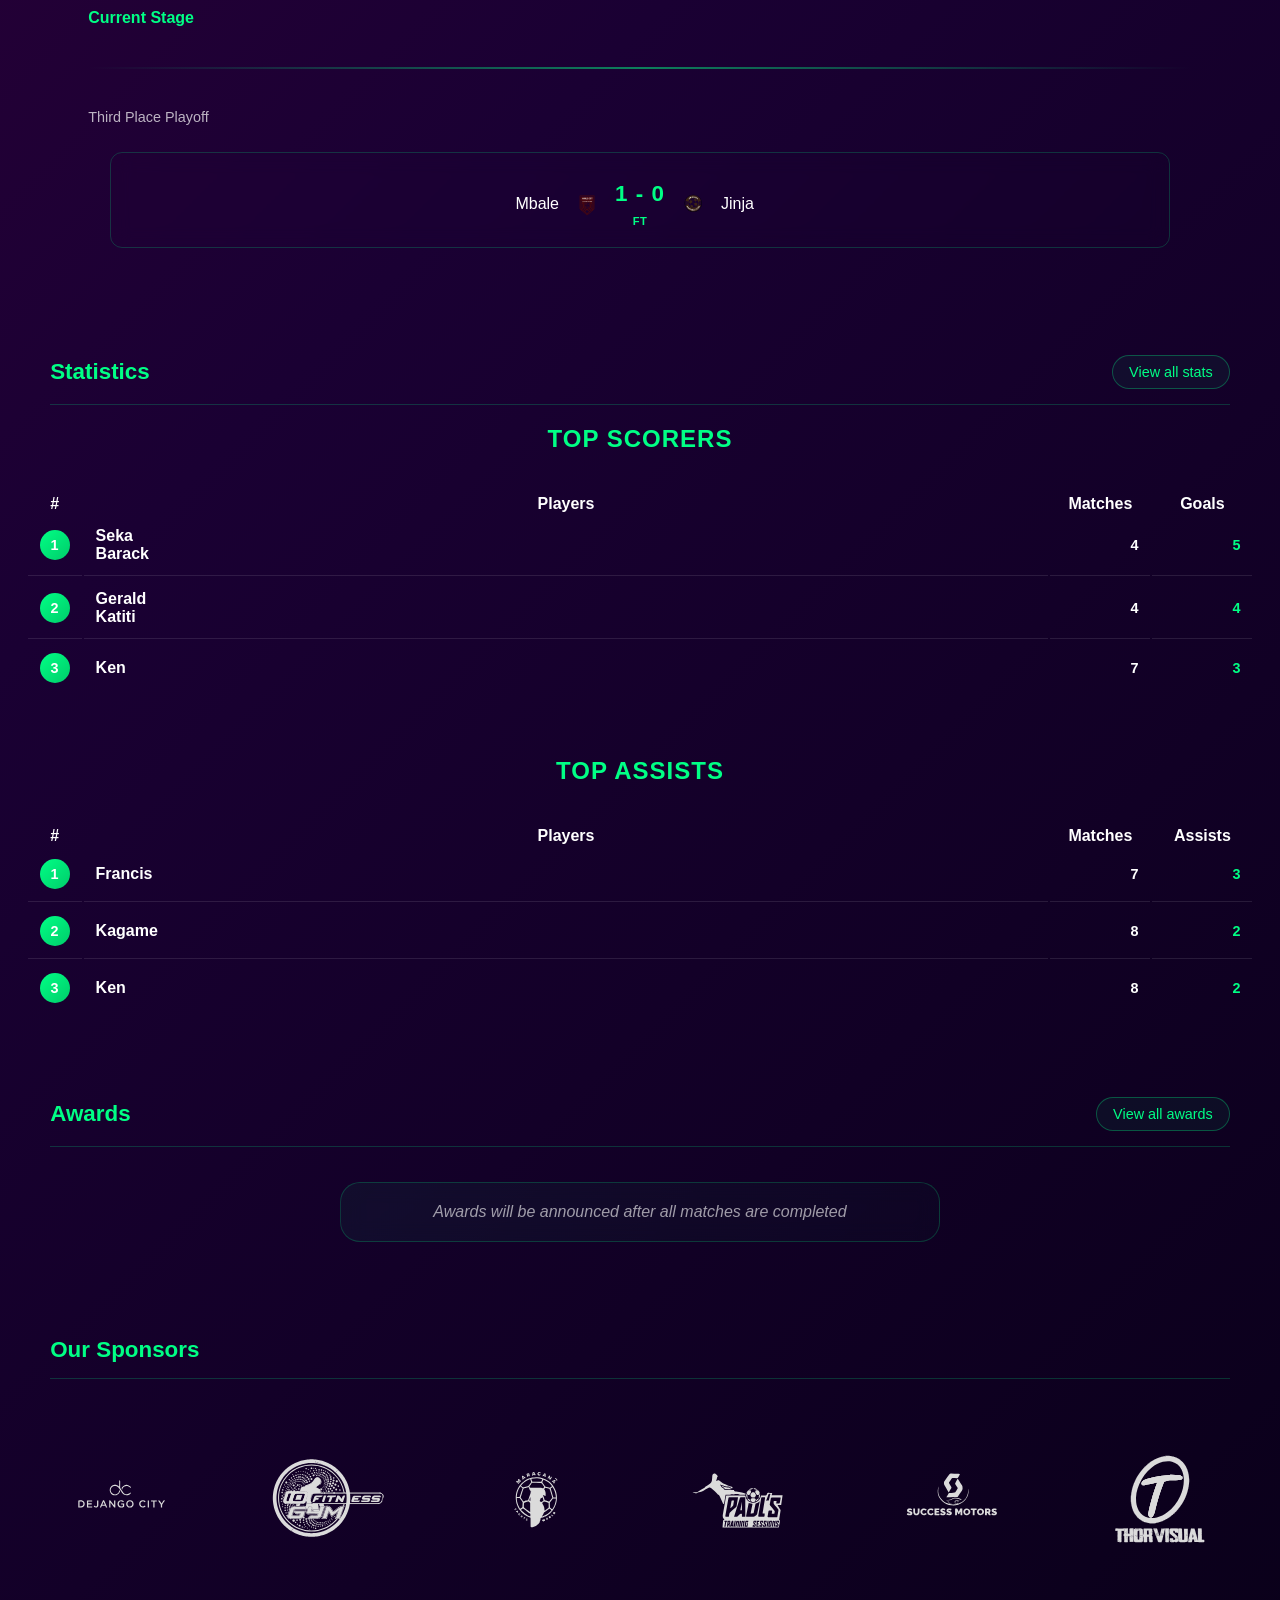
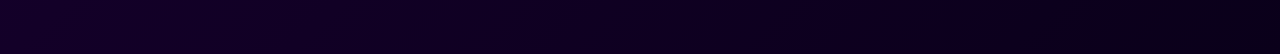
==== commit 6958c82e: "Add files via upload" ====
--- a/index.html
+++ b/index.html
@@ -92,6 +92,6 @@
         </main>
     </div>
     
-    <script src="js/script.js?v=1.7.3"></script>
+    <script src="js/script.js?v=1.7.4"></script>
 </body>
 </html>
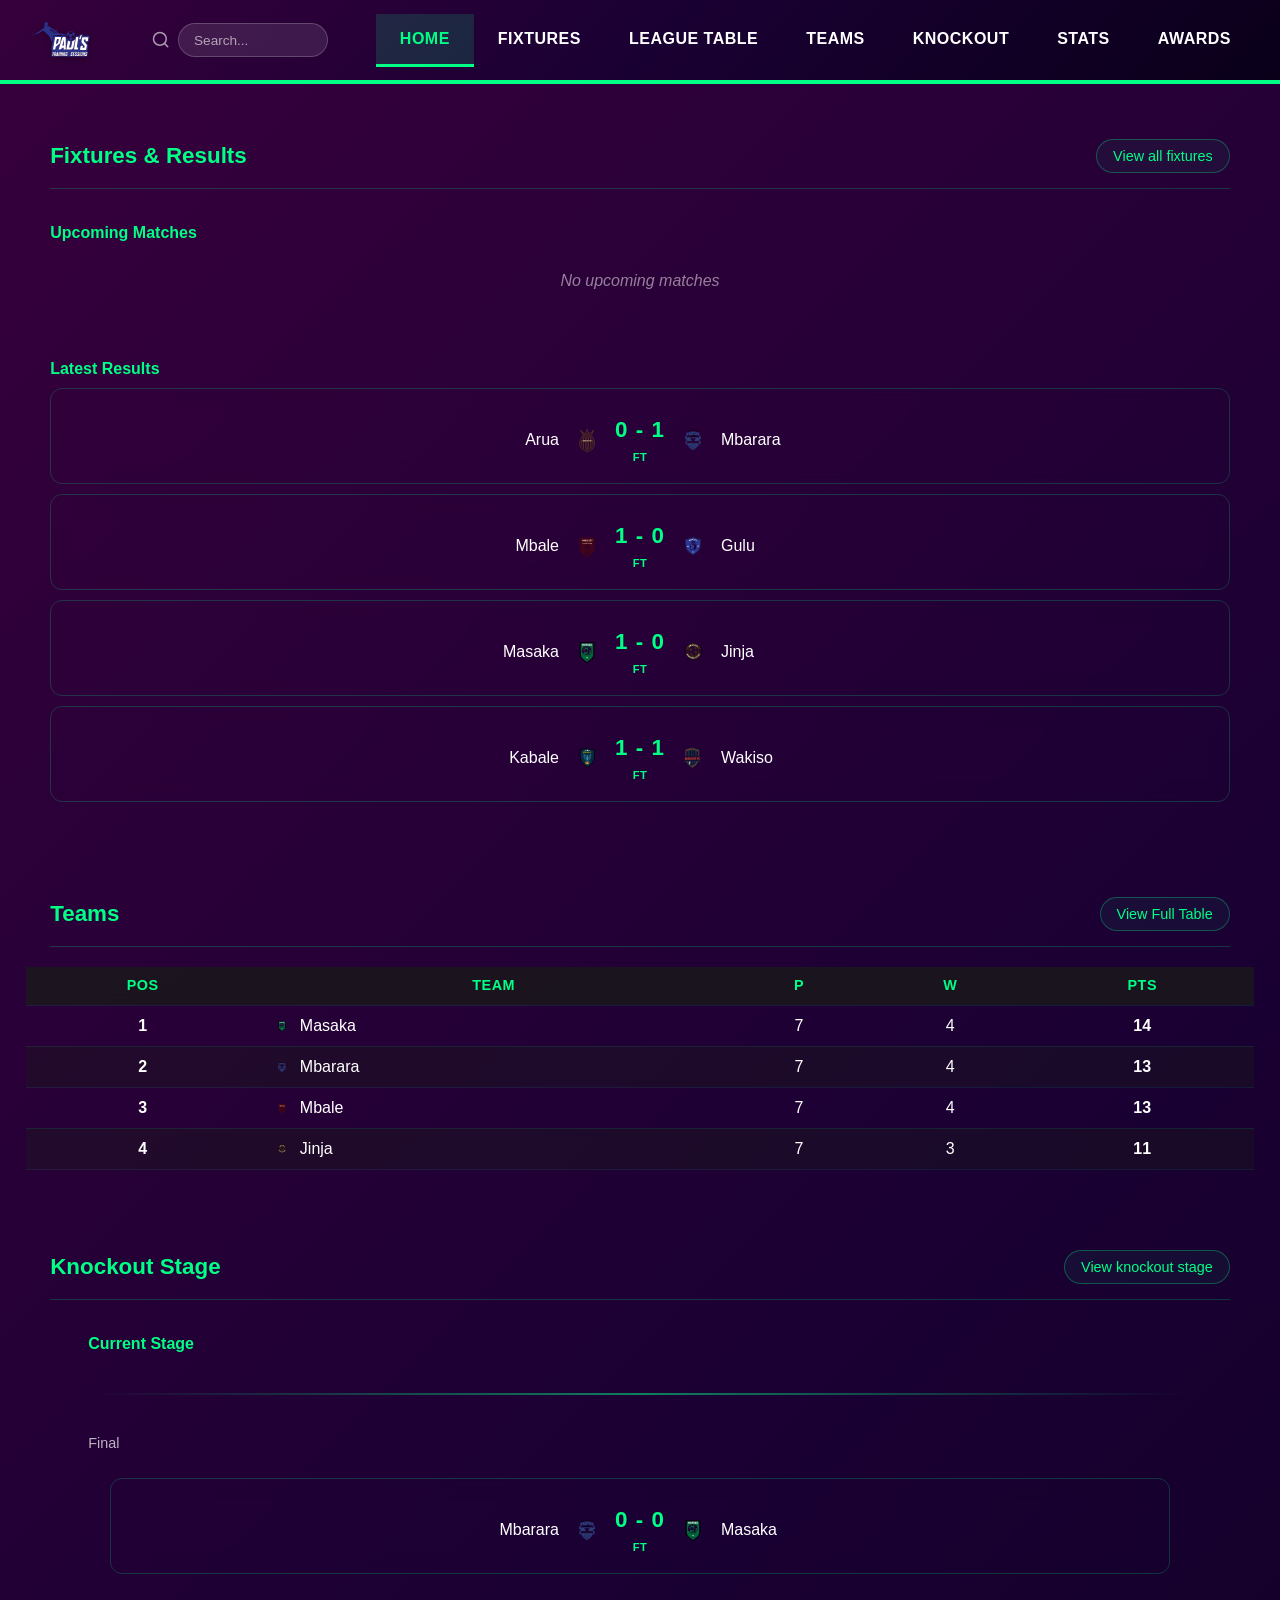
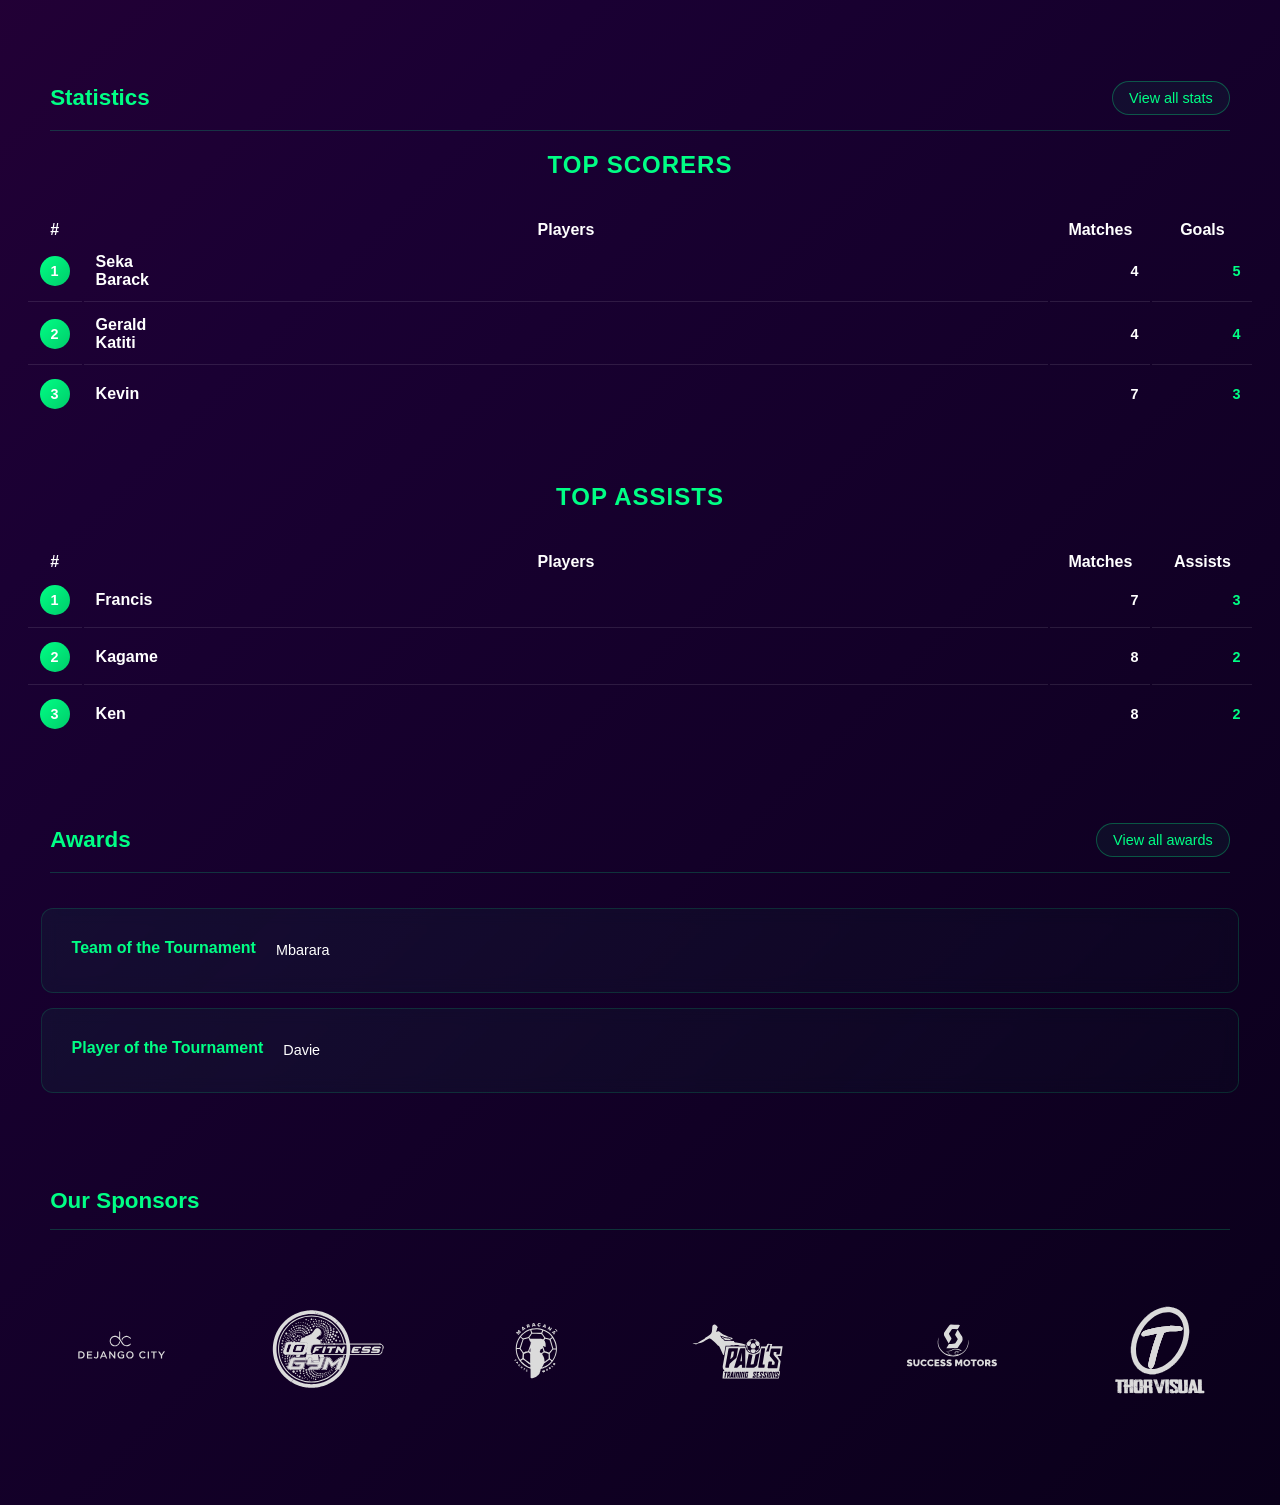
==== commit cacfb746: "Add files via upload" ====
--- a/index.html
+++ b/index.html
@@ -92,6 +92,6 @@
         </main>
     </div>
     
-    <script src="js/script.js?v=1.7.4"></script>
+    <script src="js/script.js?v=1.7.5"></script>
 </body>
 </html>
